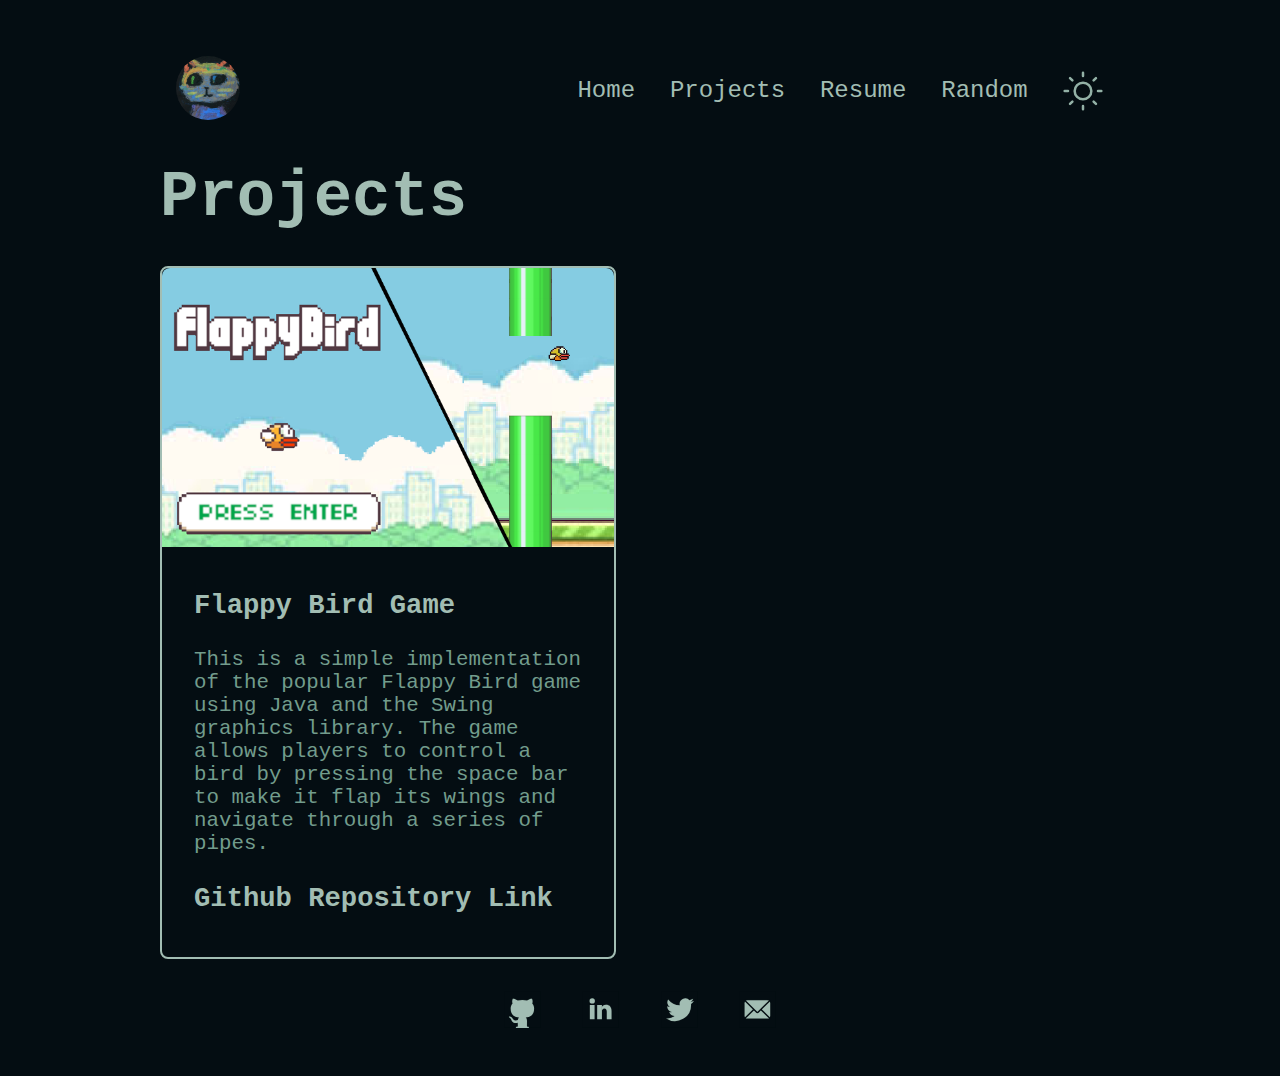
==== projects/index.html @ 434c4779 "added projects and resume" ====
<!DOCTYPE html>
<html lang="en">
  <head>
    <meta charset="UTF-8" />
    <meta name="viewport" content="width=device-width, initial-scale=1.0" />
    <title>Projects</title>
    <link rel="stylesheet" href="../styles.css" />
    <link rel="stylesheet" href="styles.css" />
    <script src="../app.js"></script>
  </head>
  <body class="background-dark background-mode">
    <div id="main">
      <div id="header" class="background-dark background-mode">
        <header>
          <div id="logo">
            <img src="../img/logo.jpeg" alt="Rudransh Shrivastava" />
          </div>
          <div id="links">
            <a class="color-dark color-mode" href="../index.html">Home</a>
            <a class="color-dark color-mode" href="../projects/index.html"
              >Projects</a
            >
            <a class="color-dark color-mode" href="../resume/index.html"
              >Resume</a
            >
            <a class="color-dark color-mode" href="#">Random</a>
            <a class="color-dark color-mode" href="">
              <img id="toggle-mode" src=".././img/sun.svg" alt="Light Mode" />
            </a>
          </div>
        </header>
      </div>
      <div id="body">
        <br />
        <h1 class="color-dark color-mode">Projects</h1>
        <div class="project-cards">
          <div class="project-card border-mode border-dark">
            <img src="images/flappy-bird-game.png" alt="Flappy Bird Game" />
            <div class="project-details">
              <a
                href="https://github.com/rudransh-shrivastava/flappy-bird-game"
              >
                <h3 class="color-dark color-mode">Flappy Bird Game</h3>
              </a>
              <p class="para-dark para-mode">
                This is a simple implementation of the popular Flappy Bird game
                using Java and the Swing graphics library. The game allows
                players to control a bird by pressing the space bar to make it
                flap its wings and navigate through a series of pipes.
              </p>
              <a
                href="https://github.com/rudransh-shrivastava/flappy-bird-game"
              >
                <h3 class="color-dark color-mode">Github Repository Link</h3>
              </a>
            </div>
          </div>
        </div>
      </div>
      <div id="footer">
        <footer>
          <a href="https://github.com/rudransh-shrivastava">
            <svg
              class="footer-dark footer-mode"
              xmlns="http://www.w3.org/2000/svg"
              aria-label="GitHub"
              role="img"
              viewBox="0 0 512 512"
            >
              <rect width="512" height="512" />
              <path
                class="footer-light footer-mode"
                d="M335 499c14 0 12 17 12 17H165s-2-17 12-17c13 0 16-6 16-12l-1-44c-71 16-86-34-86-34-12-30-28-37-28-37-24-16 1-16 1-16 26 2 40 26 40 26 22 39 59 28 74 22 2-17 9-28 16-35-57-6-116-28-116-126 0-28 10-51 26-69-3-6-11-32 3-67 0 0 21-7 70 26 42-12 86-12 128 0 49-33 70-26 70-26 14 35 6 61 3 67 16 18 26 41 26 69 0 98-60 120-117 126 10 8 18 24 18 48l-1 70c0 6 3 12 16 12z"
              />
            </svg>
          </a>
          <a href="https://linkedin.com/in/rudransh-shrivastava">
            <svg
              class="footer-light footer-mode"
              xmlns="http://www.w3.org/2000/svg"
              aria-label="LinkedIn"
              role="img"
              viewBox="0 0 512 512"
            >
              <rect class="footer-dark footer-mode" width="512" height="512" />
              <circle cx="142" cy="138" r="37" />
              <path
                class="footer-light footer-mode"
                stroke-width="66"
                d="M244 194v198M142 194v198"
              />
              <path
                d="M276 282c0-20 13-40 36-40 24 0 33 18 33 45v105h66V279c0-61-32-89-76-89-34 0-51 19-59 32"
              />
            </svg>
          </a>
          <a href="https://twitter.com/rudranshstwt">
            <svg
              xmlns="http://www.w3.org/2000/svg"
              aria-label="Twitter"
              role="img"
              viewBox="0 0 512 512"
            >
              <rect class="footer-dark footer-mode" width="512" height="512" />
              <path
                class="footer-light footer-mode"
                d="m458 140q-23 10-45 12 25-15 34-43-24 14-50 19a79 79 0 00-135 72q-101-7-163-83a80 80 0 0024 106q-17 0-36-10s-3 62 64 79q-19 5-36 1s15 53 74 55q-50 40-117 33a224 224 0 00346-200q23-16 40-41"
              />
            </svg>
          </a>
          <a href="mailto:rudransh.shr@gmail.com">
            <svg
              class="footer-dark footer-mode"
              xmlns="http://www.w3.org/2000/svg"
              aria-label="Email"
              role="img"
              viewBox="0 0 512 512"
            >
              <rect width="512" height="512" />
              <rect
                class="footer-light footer-mode"
                width="356"
                height="256"
                x="78"
                y="128"
                rx="8%"
              />
              <path
                fill="none"
                stroke-width="20"
                d="M434 128L269 292c-7 8-19 8-26 0L78 128m0 256l129-128m227 128L305 256"
              />
            </svg>
          </a>
        </footer>
      </div>
    </div>
  </body>
</html>
---- styles.css ----
:root {
  --darkest-blue: rgb(4, 13, 18);
  --blue: rgb(24, 61, 61);
  --light-gray: rgb(114, 156, 140);
  --lightest-blue: rgb(162, 189, 179);
}

/* clear defaults */
h1,
body {
  margin: 0;
  padding: 0;
}
a {
  text-decoration: none;
}

body {
  font-family: "Open Sans", monospace;
  min-height: 100vh;
  display: flex;
  flex-direction: column;
  align-items: center;
}

#main {
  width: 75%;
}

#header {
  z-index: 1;
  width: 75%;
  height: 10rem;
  position: fixed;
}

header {
  display: flex;
  flex-direction: column;
  padding: 2.5rem 0 0 0;
  flex-direction: row;
  justify-content: space-between;
}

#logo img {
  width: 4rem;
  height: auto;
  margin: 1rem;
  border-radius: 50%;
}

#links {
  width: 35rem;
  display: flex;
  justify-content: space-around;
}

#links a {
  font-size: 1.5rem;
  margin: 1rem;
  display: flex;
  align-items: center;
  justify-content: center;
}

#links a:hover {
  color: none;
}
#links a img {
  width: 2.5rem;
}

#body {
  margin-top: 9rem;
}

h1 {
  font-size: 4rem;
  font-weight: 700;
}

h2 {
  font-size: 2rem;
}

h3 {
  font-size: 1.7rem;
  font-weight: 600;
}

p {
  font-size: 1.3rem;
}

#footer {
  display: flex;
  justify-content: center;
}

footer svg {
  margin: 2rem 1rem 2rem 1rem;
  width: 2.3rem;
}

.footer-dark {
  fill: var(--darkest-blue);
  stroke: var(--darkest-blue);
}

.footer-light {
  fill: var(--lightest-blue);
  stroke: var(--lightest-blue);
}

.background-dark {
  background-color: var(--darkest-blue);
}

.background-light {
  background-color: var(--lightest-blue);
}

.para-dark {
  color: var(--light-gray);
}

.para-light {
  color: var(--blue);
}

.color-dark {
  color: var(--lightest-blue);
}

.color-light {
  color: var(--darkest-blue);
}
.border-dark {
  border: 0.15rem solid var(--lightest-blue);
}
.border-light {
  border: 0.15rem solid var(--darkest-blue);
}
---- projects/styles.css ----
:root {
  --darkest-blue: rgb(4, 13, 18);
  --blue: rgb(24, 61, 61);
  --light-gray: rgb(114, 156, 140);
  --lightest-blue: rgb(162, 189, 179);
}
.project-cards {
  display: grid;
  grid-template-columns: repeat(2, 1fr);
  gap: 3rem;
  padding: 2rem 0 0 0;
}

.project-card {
  display: flex;
  flex-direction: column;
  border-radius: 0.5rem;
  overflow: hidden;
  transition: transform 0.2s;
}

.project-card img {
  max-width: 100%;
  height: auto;
  border-top-left-radius: 0.5rem;
  border-top-right-radius: 0.5rem;
}

.project-details {
  padding: 1rem 2rem;
}

.project-card h2 {
  padding: 0;
}

.project-card p {
  padding: 0rem;
}

@media (max-width: 768px) {
  .project-cards {
    grid-template-columns: 1fr;
  }
}
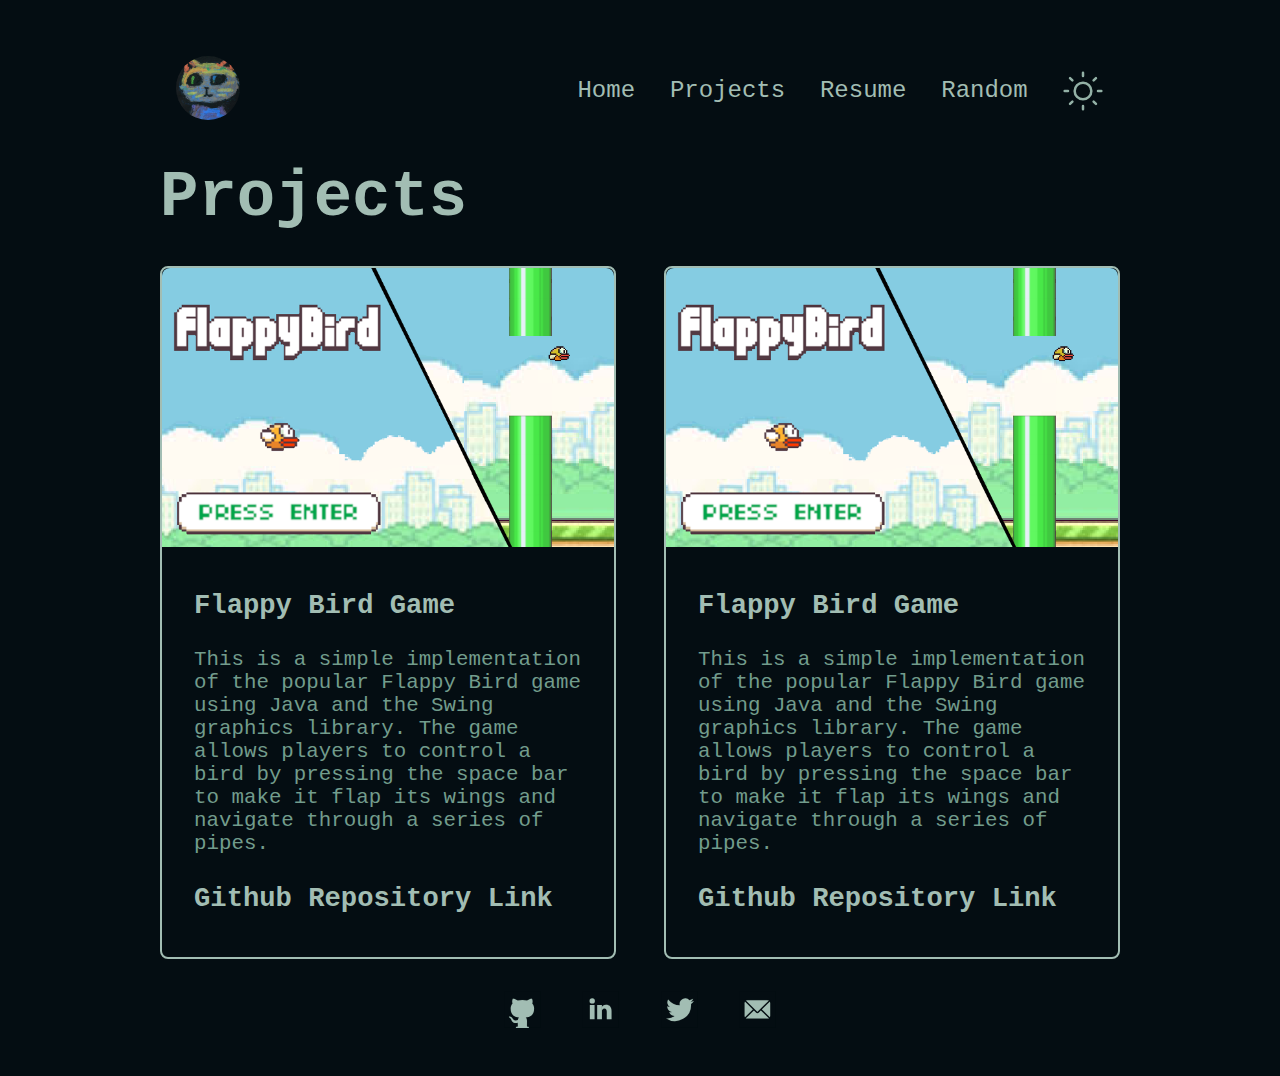
==== commit d575e162: "Added Responsiveness" ====
--- a/projects/index.html
+++ b/projects/index.html
@@ -27,6 +27,33 @@
             <a class="color-dark color-mode" href="">
               <img id="toggle-mode" src=".././img/sun.svg" alt="Light Mode" />
             </a>
+            <div id="menu">
+              <?xml version="1.0" encoding="iso-8859-1"?>
+              <svg
+                class="footer-light footer-mode"
+                height="64px"
+                width="50px"
+                xmlns="http://www.w3.org/2000/svg"
+                xmlns:xlink="http://www.w3.org/1999/xlink"
+                viewBox="0 0 330 300"
+                xml:space="preserve"
+              >
+                <g id="XMLID_225_">
+                  <path
+                    id="XMLID_226_"
+                    d="M15,120h300c8.284,0,15-6.716,15-15s-6.716-15-15-15H15c-8.284,0-15,6.716-15,15S6.716,120,15,120z"
+                  />
+                  <path
+                    id="XMLID_227_"
+                    d="M315,150H15c-8.284,0-15,6.716-15,15s6.716,15,15,15h300c8.284,0,15-6.716,15-15S323.284,150,315,150z"
+                  />
+                  <path
+                    id="XMLID_228_"
+                    d="M315,210H15c-8.284,0-15,6.716-15,15s6.716,15,15,15h300c8.284,0,15-6.716,15-15S323.284,210,315,210z"
+                  />
+                </g>
+              </svg>
+            </div>
           </div>
         </header>
       </div>
@@ -34,6 +61,29 @@
         <br />
         <h1 class="color-dark color-mode">Projects</h1>
         <div class="project-cards">
+          <!-- comment  -->
+          <div class="project-card border-mode border-dark">
+            <img src="images/flappy-bird-game.png" alt="Flappy Bird Game" />
+            <div class="project-details">
+              <a
+                href="https://github.com/rudransh-shrivastava/flappy-bird-game"
+              >
+                <h3 class="color-dark color-mode">Flappy Bird Game</h3>
+              </a>
+              <p class="para-dark para-mode">
+                This is a simple implementation of the popular Flappy Bird game
+                using Java and the Swing graphics library. The game allows
+                players to control a bird by pressing the space bar to make it
+                flap its wings and navigate through a series of pipes.
+              </p>
+              <a
+                href="https://github.com/rudransh-shrivastava/flappy-bird-game"
+              >
+                <h3 class="color-dark color-mode">Github Repository Link</h3>
+              </a>
+            </div>
+          </div>
+          <!-- comment  -->
           <div class="project-card border-mode border-dark">
             <img src="images/flappy-bird-game.png" alt="Flappy Bird Game" />
             <div class="project-details">
--- a/styles.css
+++ b/styles.css
@@ -70,6 +70,12 @@
   width: 2.5rem;
 }
 
+#menu {
+  width: 3.5rem;
+  height: auto;
+  margin: 1rem;
+  display: none;
+}
 #body {
   margin-top: 9rem;
 }
@@ -141,3 +147,53 @@
 .border-light {
   border: 0.15rem solid var(--darkest-blue);
 }
+
+@media (max-width: 800px) {
+  #header {
+    min-width: 80%;
+  }
+  #logo img {
+    margin-top: 1.2rem;
+  }
+  #links {
+    justify-content: end;
+  }
+  #links a {
+    display: none;
+  }
+  #links a:nth-last-child(2) {
+    display: flex;
+  }
+  #links #menu {
+    display: block;
+    margin-right: 1.5rem;
+  }
+}
+
+@media (max-width: 480px) {
+  #header {
+    width: 88%;
+  }
+  #links #menu {
+    margin-right: 3.5rem;
+  }
+  h1 {
+    font-size: 3rem;
+  }
+
+  h2 {
+    font-size: 2rem;
+  }
+
+  h3 {
+    font-size: 1rem;
+  }
+
+  p {
+    font-size: 1rem;
+  }
+  footer svg {
+    margin: 1rem 0.5rem 2rem 0.5rem;
+    width: 2.3rem;
+  }
+}
--- a/projects/styles.css
+++ b/projects/styles.css
@@ -38,7 +38,7 @@
   padding: 0rem;
 }
 
-@media (max-width: 768px) {
+@media (max-width: 1000px) {
   .project-cards {
     grid-template-columns: 1fr;
   }
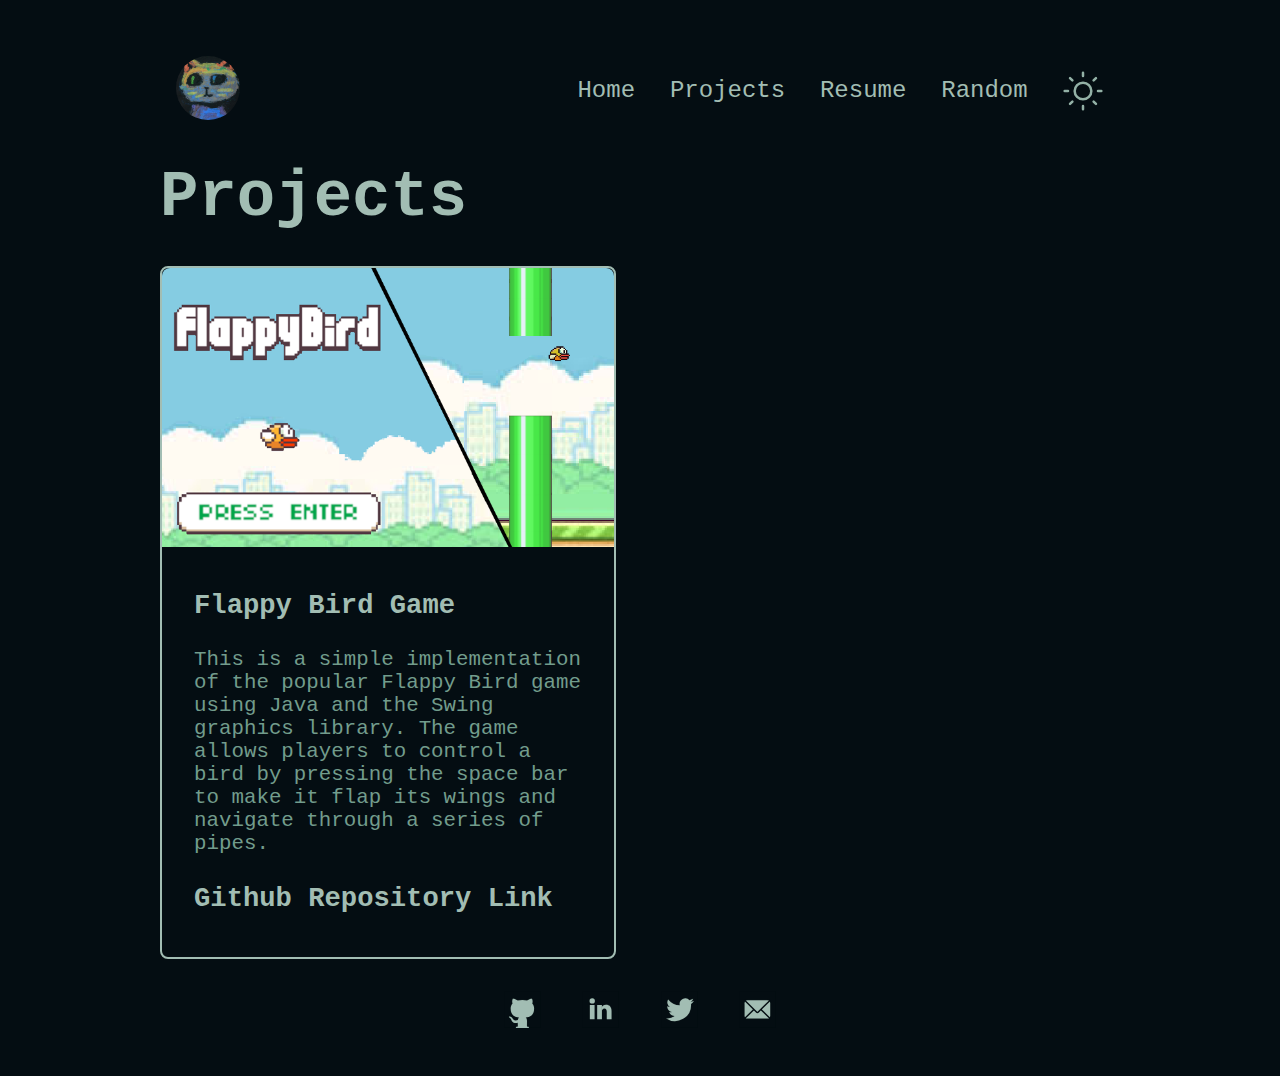
==== commit f260289c: "Formatted Code" ====
--- a/projects/index.html
+++ b/projects/index.html
@@ -1,189 +1,130 @@
 <!DOCTYPE html>
 <html lang="en">
-  <head>
-    <meta charset="UTF-8" />
-    <meta name="viewport" content="width=device-width, initial-scale=1.0" />
-    <title>Projects</title>
-    <link rel="stylesheet" href="../styles.css" />
-    <link rel="stylesheet" href="styles.css" />
-    <script src="../app.js"></script>
-  </head>
-  <body class="background-dark background-mode">
-    <div id="main">
-      <div id="header" class="background-dark background-mode">
-        <header>
-          <div id="logo">
-            <img src="../img/logo.jpeg" alt="Rudransh Shrivastava" />
+
+<head>
+  <meta charset="UTF-8" />
+  <meta name="viewport" content="width=device-width, initial-scale=1.0" />
+  <link rel="icon" href="/img/logo.jpeg" type="image/x-icon" />
+  <title>Projects</title>
+  <link rel="stylesheet" href="../styles.css" />
+  <link rel="stylesheet" href="styles.css" />
+  <script src="../app.js"></script>
+</head>
+
+<body class="background-dark background-mode">
+  <div id="menu-overlay" class="background-light background-mode">
+    <div id="close">
+      <svg xmlns="http://www.w3.org/2000/svg" x="0px" y="0px" viewBox="0,0,256,256">
+        <g class="footer-dark footer-mode" fill-rule="nonzero" stroke="none" stroke-width="1" stroke-linecap="butt"
+          stroke-linejoin="miter" stroke-miterlimit="10" stroke-dasharray="" stroke-dashoffset="0" font-family="none"
+          font-weight="none" font-size="none" text-anchor="none" style="mix-blend-mode: normal">
+          <g transform="scale(8.53333,8.53333)">
+            <path
+              d="M7,4c-0.25587,0 -0.51203,0.09747 -0.70703,0.29297l-2,2c-0.391,0.391 -0.391,1.02406 0,1.41406l7.29297,7.29297l-7.29297,7.29297c-0.391,0.391 -0.391,1.02406 0,1.41406l2,2c0.391,0.391 1.02406,0.391 1.41406,0l7.29297,-7.29297l7.29297,7.29297c0.39,0.391 1.02406,0.391 1.41406,0l2,-2c0.391,-0.391 0.391,-1.02406 0,-1.41406l-7.29297,-7.29297l7.29297,-7.29297c0.391,-0.39 0.391,-1.02406 0,-1.41406l-2,-2c-0.391,-0.391 -1.02406,-0.391 -1.41406,0l-7.29297,7.29297l-7.29297,-7.29297c-0.1955,-0.1955 -0.45116,-0.29297 -0.70703,-0.29297z">
+            </path>
+          </g>
+        </g>
+      </svg>
+    </div>
+    <div id="menu-items">
+      <a class="color-light color-mode" href="../index.html">Home</a>
+      <a class="color-light color-mode" href="../projects/index.html">Projects</a>
+      <a class="color-light color-mode" href="../resume/index.html">Resume</a>
+      <a class="color-light color-mode" href="#">Random</a>
+    </div>
+  </div>
+  <div id="main">
+    <div id="header" class="background-dark background-mode">
+      <header>
+        <div id="logo">
+          <img src="../img/logo.jpeg" alt="Rudransh Shrivastava" />
+        </div>
+        <div id="links">
+          <a class="color-dark color-mode" href="../index.html">Home</a>
+          <a class="color-dark color-mode" href="../projects/index.html">Projects</a>
+          <a class="color-dark color-mode" href="../resume/index.html">Resume</a>
+          <a class="color-dark color-mode" href="#">Random</a>
+          <a class="color-dark color-mode" href="">
+            <img id="toggle-mode" src=".././img/sun.svg" alt="Light Mode" />
+          </a>
+          <div id="menu">
+            <?xml version="1.0" encoding="iso-8859-1"?>
+            <svg class="footer-light footer-mode" height="64px" width="50px" xmlns="http://www.w3.org/2000/svg"
+              xmlns:xlink="http://www.w3.org/1999/xlink" viewBox="0 0 330 300" xml:space="preserve">
+              <g id="XMLID_225_">
+                <path id="XMLID_226_"
+                  d="M15,120h300c8.284,0,15-6.716,15-15s-6.716-15-15-15H15c-8.284,0-15,6.716-15,15S6.716,120,15,120z" />
+                <path id="XMLID_227_"
+                  d="M315,150H15c-8.284,0-15,6.716-15,15s6.716,15,15,15h300c8.284,0,15-6.716,15-15S323.284,150,315,150z" />
+                <path id="XMLID_228_"
+                  d="M315,210H15c-8.284,0-15,6.716-15,15s6.716,15,15,15h300c8.284,0,15-6.716,15-15S323.284,210,315,210z" />
+              </g>
+            </svg>
           </div>
-          <div id="links">
-            <a class="color-dark color-mode" href="../index.html">Home</a>
-            <a class="color-dark color-mode" href="../projects/index.html"
-              >Projects</a
-            >
-            <a class="color-dark color-mode" href="../resume/index.html"
-              >Resume</a
-            >
-            <a class="color-dark color-mode" href="#">Random</a>
-            <a class="color-dark color-mode" href="">
-              <img id="toggle-mode" src=".././img/sun.svg" alt="Light Mode" />
+        </div>
+      </header>
+    </div>
+    <div id="body">
+      <br />
+      <h1 class="color-dark color-mode">Projects</h1>
+      <div class="project-cards">
+        <div class="project-card border-mode border-dark">
+          <img src="images/flappy-bird-game.png" alt="Flappy Bird Game" />
+          <div class="project-details">
+            <a href="https://github.com/rudransh-shrivastava/flappy-bird-game">
+              <h3 class="color-dark color-mode">Flappy Bird Game</h3>
             </a>
-            <div id="menu">
-              <?xml version="1.0" encoding="iso-8859-1"?>
-              <svg
-                class="footer-light footer-mode"
-                height="64px"
-                width="50px"
-                xmlns="http://www.w3.org/2000/svg"
-                xmlns:xlink="http://www.w3.org/1999/xlink"
-                viewBox="0 0 330 300"
-                xml:space="preserve"
-              >
-                <g id="XMLID_225_">
-                  <path
-                    id="XMLID_226_"
-                    d="M15,120h300c8.284,0,15-6.716,15-15s-6.716-15-15-15H15c-8.284,0-15,6.716-15,15S6.716,120,15,120z"
-                  />
-                  <path
-                    id="XMLID_227_"
-                    d="M315,150H15c-8.284,0-15,6.716-15,15s6.716,15,15,15h300c8.284,0,15-6.716,15-15S323.284,150,315,150z"
-                  />
-                  <path
-                    id="XMLID_228_"
-                    d="M315,210H15c-8.284,0-15,6.716-15,15s6.716,15,15,15h300c8.284,0,15-6.716,15-15S323.284,210,315,210z"
-                  />
-                </g>
-              </svg>
-            </div>
-          </div>
-        </header>
-      </div>
-      <div id="body">
-        <br />
-        <h1 class="color-dark color-mode">Projects</h1>
-        <div class="project-cards">
-          <!-- comment  -->
-          <div class="project-card border-mode border-dark">
-            <img src="images/flappy-bird-game.png" alt="Flappy Bird Game" />
-            <div class="project-details">
-              <a
-                href="https://github.com/rudransh-shrivastava/flappy-bird-game"
-              >
-                <h3 class="color-dark color-mode">Flappy Bird Game</h3>
-              </a>
-              <p class="para-dark para-mode">
-                This is a simple implementation of the popular Flappy Bird game
-                using Java and the Swing graphics library. The game allows
-                players to control a bird by pressing the space bar to make it
-                flap its wings and navigate through a series of pipes.
-              </p>
-              <a
-                href="https://github.com/rudransh-shrivastava/flappy-bird-game"
-              >
-                <h3 class="color-dark color-mode">Github Repository Link</h3>
-              </a>
-            </div>
-          </div>
-          <!-- comment  -->
-          <div class="project-card border-mode border-dark">
-            <img src="images/flappy-bird-game.png" alt="Flappy Bird Game" />
-            <div class="project-details">
-              <a
-                href="https://github.com/rudransh-shrivastava/flappy-bird-game"
-              >
-                <h3 class="color-dark color-mode">Flappy Bird Game</h3>
-              </a>
-              <p class="para-dark para-mode">
-                This is a simple implementation of the popular Flappy Bird game
-                using Java and the Swing graphics library. The game allows
-                players to control a bird by pressing the space bar to make it
-                flap its wings and navigate through a series of pipes.
-              </p>
-              <a
-                href="https://github.com/rudransh-shrivastava/flappy-bird-game"
-              >
-                <h3 class="color-dark color-mode">Github Repository Link</h3>
-              </a>
-            </div>
+            <p class="para-dark para-mode">
+              This is a simple implementation of the popular Flappy Bird game
+              using Java and the Swing graphics library. The game allows
+              players to control a bird by pressing the space bar to make it
+              flap its wings and navigate through a series of pipes.
+            </p>
+            <a href="https://github.com/rudransh-shrivastava/flappy-bird-game">
+              <h3 class="color-dark color-mode">Github Repository Link</h3>
+            </a>
           </div>
         </div>
       </div>
-      <div id="footer">
-        <footer>
-          <a href="https://github.com/rudransh-shrivastava">
-            <svg
-              class="footer-dark footer-mode"
-              xmlns="http://www.w3.org/2000/svg"
-              aria-label="GitHub"
-              role="img"
-              viewBox="0 0 512 512"
-            >
-              <rect width="512" height="512" />
-              <path
-                class="footer-light footer-mode"
-                d="M335 499c14 0 12 17 12 17H165s-2-17 12-17c13 0 16-6 16-12l-1-44c-71 16-86-34-86-34-12-30-28-37-28-37-24-16 1-16 1-16 26 2 40 26 40 26 22 39 59 28 74 22 2-17 9-28 16-35-57-6-116-28-116-126 0-28 10-51 26-69-3-6-11-32 3-67 0 0 21-7 70 26 42-12 86-12 128 0 49-33 70-26 70-26 14 35 6 61 3 67 16 18 26 41 26 69 0 98-60 120-117 126 10 8 18 24 18 48l-1 70c0 6 3 12 16 12z"
-              />
-            </svg>
-          </a>
-          <a href="https://linkedin.com/in/rudransh-shrivastava">
-            <svg
-              class="footer-light footer-mode"
-              xmlns="http://www.w3.org/2000/svg"
-              aria-label="LinkedIn"
-              role="img"
-              viewBox="0 0 512 512"
-            >
-              <rect class="footer-dark footer-mode" width="512" height="512" />
-              <circle cx="142" cy="138" r="37" />
-              <path
-                class="footer-light footer-mode"
-                stroke-width="66"
-                d="M244 194v198M142 194v198"
-              />
-              <path
-                d="M276 282c0-20 13-40 36-40 24 0 33 18 33 45v105h66V279c0-61-32-89-76-89-34 0-51 19-59 32"
-              />
-            </svg>
-          </a>
-          <a href="https://twitter.com/rudranshstwt">
-            <svg
-              xmlns="http://www.w3.org/2000/svg"
-              aria-label="Twitter"
-              role="img"
-              viewBox="0 0 512 512"
-            >
-              <rect class="footer-dark footer-mode" width="512" height="512" />
-              <path
-                class="footer-light footer-mode"
-                d="m458 140q-23 10-45 12 25-15 34-43-24 14-50 19a79 79 0 00-135 72q-101-7-163-83a80 80 0 0024 106q-17 0-36-10s-3 62 64 79q-19 5-36 1s15 53 74 55q-50 40-117 33a224 224 0 00346-200q23-16 40-41"
-              />
-            </svg>
-          </a>
-          <a href="mailto:rudransh.shr@gmail.com">
-            <svg
-              class="footer-dark footer-mode"
-              xmlns="http://www.w3.org/2000/svg"
-              aria-label="Email"
-              role="img"
-              viewBox="0 0 512 512"
-            >
-              <rect width="512" height="512" />
-              <rect
-                class="footer-light footer-mode"
-                width="356"
-                height="256"
-                x="78"
-                y="128"
-                rx="8%"
-              />
-              <path
-                fill="none"
-                stroke-width="20"
-                d="M434 128L269 292c-7 8-19 8-26 0L78 128m0 256l129-128m227 128L305 256"
-              />
-            </svg>
-          </a>
-        </footer>
-      </div>
     </div>
-  </body>
-</html>
+    <div id="footer">
+      <footer>
+        <a href="https://github.com/rudransh-shrivastava">
+          <svg class="footer-dark footer-mode" xmlns="http://www.w3.org/2000/svg" aria-label="GitHub" role="img"
+            viewBox="0 0 512 512">
+            <rect width="512" height="512" />
+            <path class="footer-light footer-mode"
+              d="M335 499c14 0 12 17 12 17H165s-2-17 12-17c13 0 16-6 16-12l-1-44c-71 16-86-34-86-34-12-30-28-37-28-37-24-16 1-16 1-16 26 2 40 26 40 26 22 39 59 28 74 22 2-17 9-28 16-35-57-6-116-28-116-126 0-28 10-51 26-69-3-6-11-32 3-67 0 0 21-7 70 26 42-12 86-12 128 0 49-33 70-26 70-26 14 35 6 61 3 67 16 18 26 41 26 69 0 98-60 120-117 126 10 8 18 24 18 48l-1 70c0 6 3 12 16 12z" />
+          </svg>
+        </a>
+        <a href="https://linkedin.com/in/rudransh-shrivastava">
+          <svg class="footer-light footer-mode" xmlns="http://www.w3.org/2000/svg" aria-label="LinkedIn" role="img"
+            viewBox="0 0 512 512">
+            <rect class="footer-dark footer-mode" width="512" height="512" />
+            <circle cx="142" cy="138" r="37" />
+            <path class="footer-light footer-mode" stroke-width="66" d="M244 194v198M142 194v198" />
+            <path d="M276 282c0-20 13-40 36-40 24 0 33 18 33 45v105h66V279c0-61-32-89-76-89-34 0-51 19-59 32" />
+          </svg>
+        </a>
+        <a href="https://twitter.com/rudranshstwt">
+          <svg xmlns="http://www.w3.org/2000/svg" aria-label="Twitter" role="img" viewBox="0 0 512 512">
+            <rect class="footer-dark footer-mode" width="512" height="512" />
+            <path class="footer-light footer-mode"
+              d="m458 140q-23 10-45 12 25-15 34-43-24 14-50 19a79 79 0 00-135 72q-101-7-163-83a80 80 0 0024 106q-17 0-36-10s-3 62 64 79q-19 5-36 1s15 53 74 55q-50 40-117 33a224 224 0 00346-200q23-16 40-41" />
+          </svg>
+        </a>
+        <a href="mailto:rudransh.shr@gmail.com">
+          <svg class="footer-dark footer-mode" xmlns="http://www.w3.org/2000/svg" aria-label="Email" role="img"
+            viewBox="0 0 512 512">
+            <rect width="512" height="512" />
+            <rect class="footer-light footer-mode" width="356" height="256" x="78" y="128" rx="8%" />
+            <path fill="none" stroke-width="20"
+              d="M434 128L269 292c-7 8-19 8-26 0L78 128m0 256l129-128m227 128L305 256" />
+          </svg>
+        </a>
+      </footer>
+    </div>
+  </div>
+</body>
+
+</html>--- a/styles.css
+++ b/styles.css
@@ -11,6 +11,7 @@
   margin: 0;
   padding: 0;
 }
+
 a {
   text-decoration: none;
 }
@@ -21,6 +22,37 @@
   display: flex;
   flex-direction: column;
   align-items: center;
+}
+
+#menu-overlay {
+  z-index: 2;
+  position: fixed;
+  width: 100%;
+  height: 100%;
+  left: 100%;
+  transition: left 0.5s ease;
+  display: flex;
+  flex-direction: column;
+}
+
+#close {
+  align-self: flex-end;
+  margin: 4.4rem 5.6rem;
+  width: 3rem;
+  height: 3rem;
+}
+
+#menu-items {
+  display: flex;
+  flex-direction: column;
+  align-items: center;
+  justify-content: center;
+}
+
+#menu-items a {
+  font-size: 2rem;
+  font-weight: 600;
+  margin: 1rem;
 }
 
 #main {
@@ -66,6 +98,7 @@
 #links a:hover {
   color: none;
 }
+
 #links a img {
   width: 2.5rem;
 }
@@ -76,6 +109,11 @@
   margin: 1rem;
   display: none;
 }
+
+#menu svg:hover {
+  cursor: pointer;
+}
+
 #body {
   margin-top: 9rem;
 }
@@ -141,9 +179,11 @@
 .color-light {
   color: var(--darkest-blue);
 }
+
 .border-dark {
   border: 0.15rem solid var(--lightest-blue);
 }
+
 .border-light {
   border: 0.15rem solid var(--darkest-blue);
 }
@@ -152,18 +192,23 @@
   #header {
     min-width: 80%;
   }
+
   #logo img {
     margin-top: 1.2rem;
   }
+
   #links {
     justify-content: end;
   }
+
   #links a {
     display: none;
   }
+
   #links a:nth-last-child(2) {
     display: flex;
   }
+
   #links #menu {
     display: block;
     margin-right: 1.5rem;
@@ -174,11 +219,13 @@
   #header {
     width: 88%;
   }
+
   #links #menu {
     margin-right: 3.5rem;
   }
+
   h1 {
-    font-size: 3rem;
+    font-size: 2.8rem;
   }
 
   h2 {
@@ -192,8 +239,13 @@
   p {
     font-size: 1rem;
   }
+
   footer svg {
     margin: 1rem 0.5rem 2rem 0.5rem;
     width: 2.3rem;
   }
-}
+
+  #close {
+    margin-right: 4rem;
+  }
+}
--- a/projects/styles.css
+++ b/projects/styles.css
@@ -4,6 +4,7 @@
   --light-gray: rgb(114, 156, 140);
   --lightest-blue: rgb(162, 189, 179);
 }
+
 .project-cards {
   display: grid;
   grid-template-columns: repeat(2, 1fr);
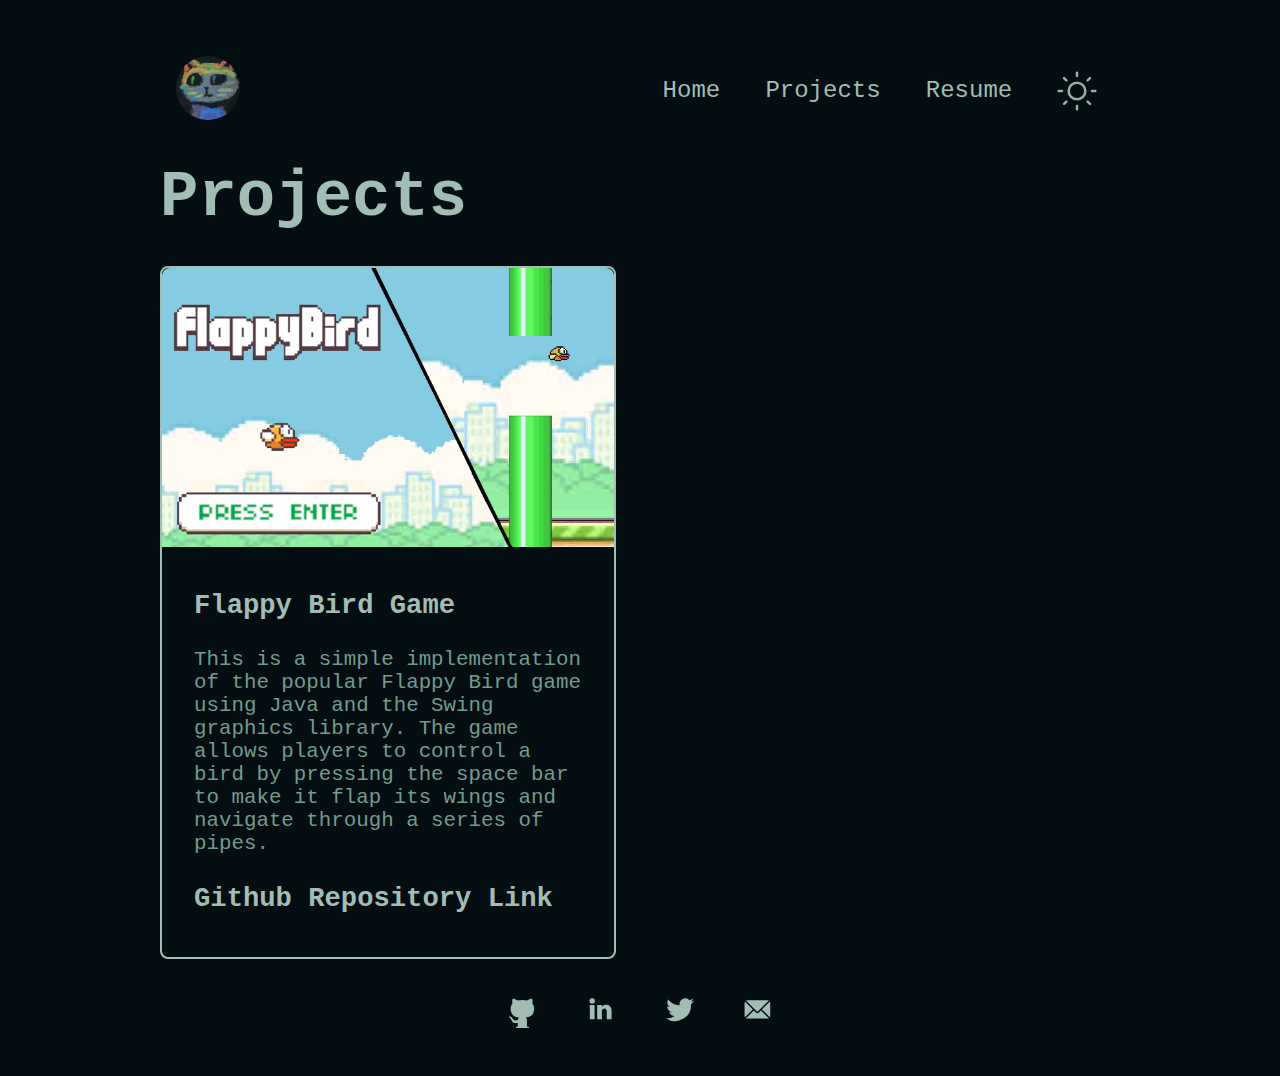
==== commit 09879689: "Improved the Heading" ====
--- a/projects/index.html
+++ b/projects/index.html
@@ -30,7 +30,6 @@
       <a class="color-light color-mode" href="../index.html">Home</a>
       <a class="color-light color-mode" href="../projects/index.html">Projects</a>
       <a class="color-light color-mode" href="../resume/index.html">Resume</a>
-      <a class="color-light color-mode" href="#">Random</a>
     </div>
   </div>
   <div id="main">
@@ -43,7 +42,6 @@
           <a class="color-dark color-mode" href="../index.html">Home</a>
           <a class="color-dark color-mode" href="../projects/index.html">Projects</a>
           <a class="color-dark color-mode" href="../resume/index.html">Resume</a>
-          <a class="color-dark color-mode" href="#">Random</a>
           <a class="color-dark color-mode" href="">
             <img id="toggle-mode" src=".././img/sun.svg" alt="Light Mode" />
           </a>
--- a/styles.css
+++ b/styles.css
@@ -82,7 +82,7 @@
 }
 
 #links {
-  width: 35rem;
+  width: 30rem;
   display: flex;
   justify-content: space-around;
 }
@@ -248,4 +248,4 @@
   #close {
     margin-right: 4rem;
   }
-}
+}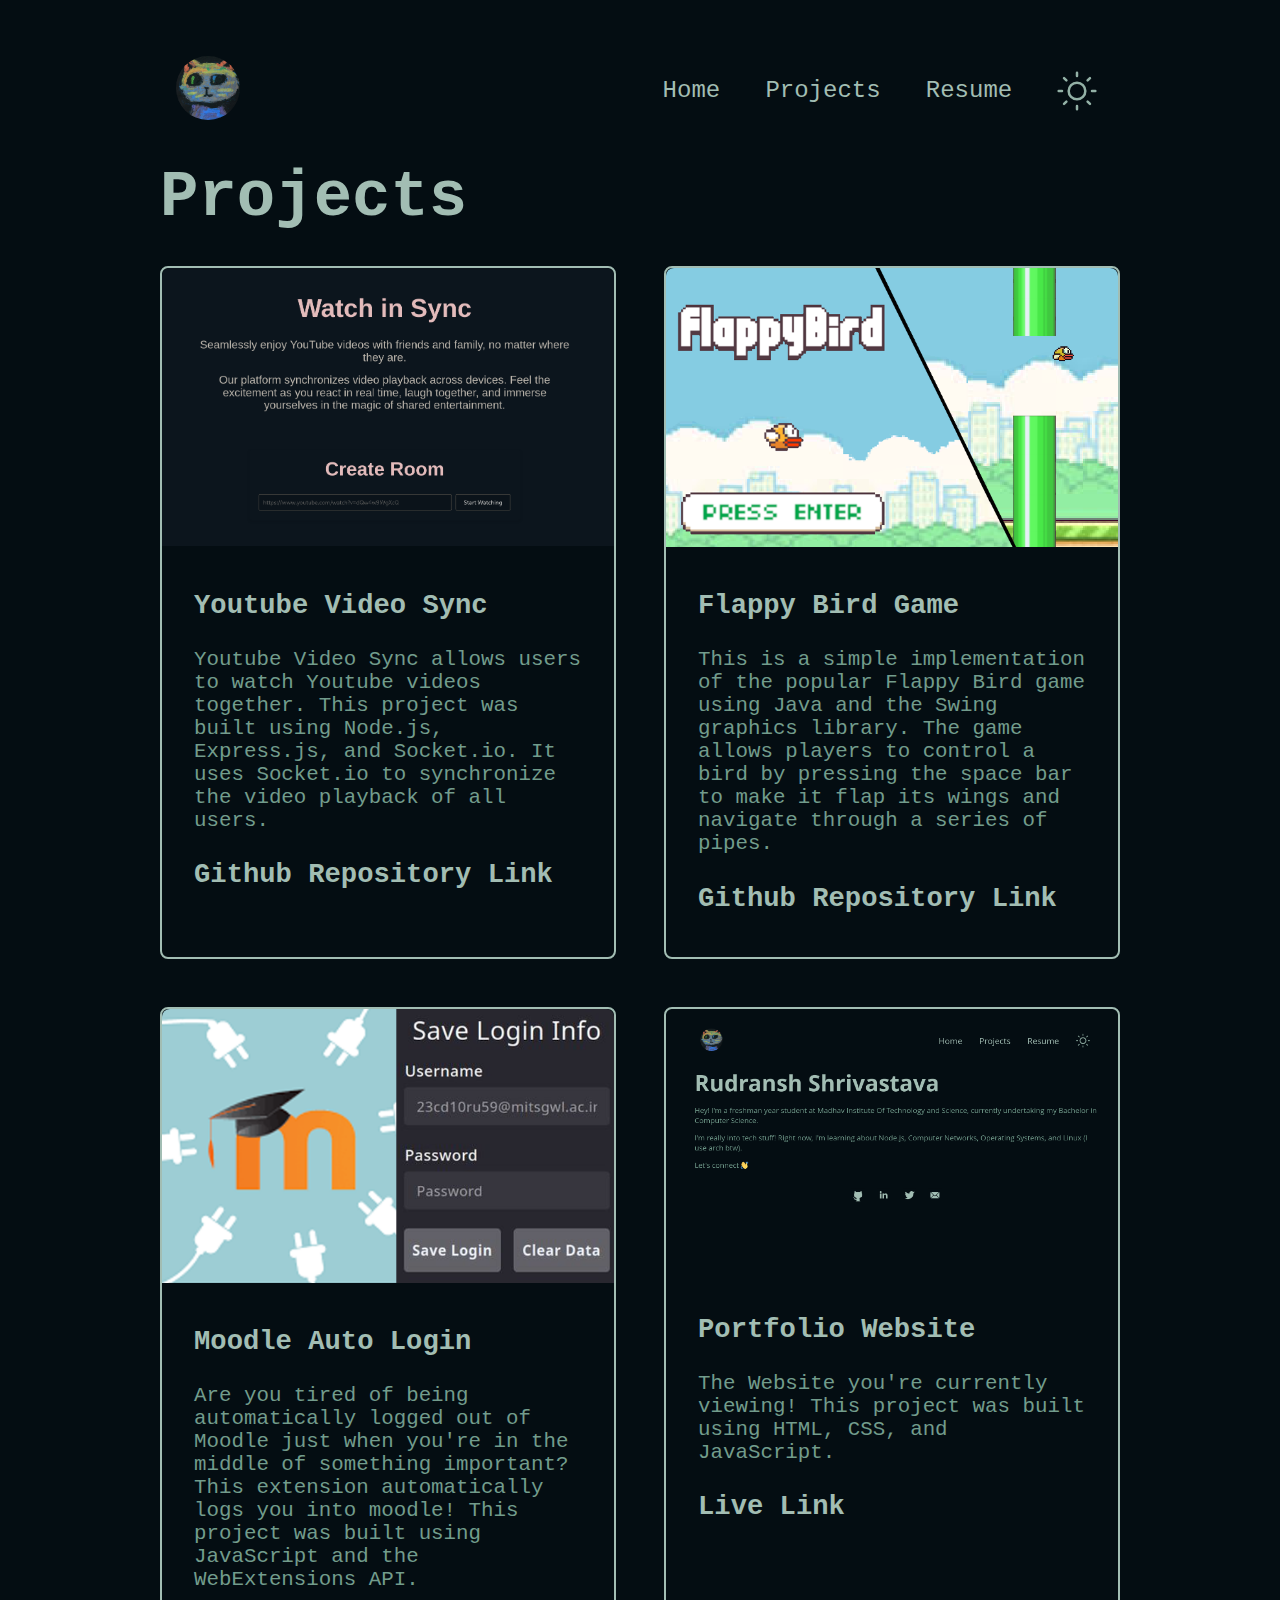
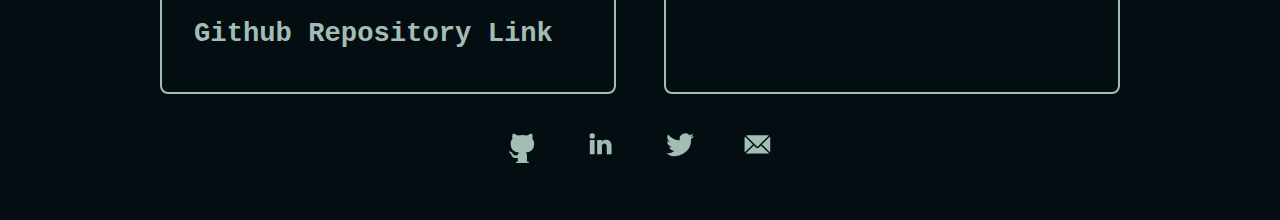
==== commit 55265c57: "Updated Projects, Resume, and Main Page." ====
--- a/projects/index.html
+++ b/projects/index.html
@@ -67,6 +67,22 @@
       <h1 class="color-dark color-mode">Projects</h1>
       <div class="project-cards">
         <div class="project-card border-mode border-dark">
+          <img src="images/youtube-video-sync.png" alt="Youtube Video Sync" />
+          <div class="project-details">
+            <a href="https://github.com/rudransh-shrivastava/Youtube-Video-Sync">
+              <h3 class="color-dark color-mode">Youtube Video Sync</h3>
+            </a>
+            <p class="para-dark para-mode">
+              Youtube Video Sync allows users to watch Youtube videos together.
+              This project was built using Node.js, Express.js, and Socket.io.
+              It uses Socket.io to synchronize the video playback of all users.
+            </p>
+            <a href="https://github.com/rudransh-shrivastava/Youtube-Video-Sync">
+              <h3 class="color-dark color-mode">Github Repository Link</h3>
+            </a>
+          </div>
+        </div>
+        <div class="project-card border-mode border-dark">
           <img src="images/flappy-bird-game.png" alt="Flappy Bird Game" />
           <div class="project-details">
             <a href="https://github.com/rudransh-shrivastava/flappy-bird-game">
@@ -80,6 +96,36 @@
             </p>
             <a href="https://github.com/rudransh-shrivastava/flappy-bird-game">
               <h3 class="color-dark color-mode">Github Repository Link</h3>
+            </a>
+          </div>
+        </div>
+        <div class="project-card border-mode border-dark">
+          <img src="images/moodle-auto-login.png" alt="Moodle Auto-Login" />
+          <div class="project-details">
+            <a href="https://github.com/rudransh-shrivastava/Moodle-AutoLogin">
+              <h3 class="color-dark color-mode">Moodle Auto Login</h3>
+            </a>
+            <p class="para-dark para-mode">
+              Are you tired of being automatically logged out of Moodle just when you're in the middle of something
+              important? This extension automatically logs you into moodle!
+              This project was built using JavaScript and the WebExtensions API.
+            </p>
+            <a href="https://github.com/rudransh-shrivastava/Moodle-AutoLogin">
+              <h3 class="color-dark color-mode">Github Repository Link</h3>
+            </a>
+          </div>
+        </div>
+        <div class="project-card border-mode border-dark">
+          <img src="images/portfolio-website.png" alt="Portfolio Website" />
+          <div class="project-details">
+            <a href="https://rudransh-shrivastava.github.io/">
+              <h3 class="color-dark color-mode">Portfolio Website</h3>
+            </a>
+            <p class="para-dark para-mode">
+              The Website you're currently viewing! This project was built using HTML, CSS, and JavaScript.
+            </p>
+            <a href="https://rudransh-shrivastava.github.io/">
+              <h3 class="color-dark color-mode">Live Link</h3>
             </a>
           </div>
         </div>
